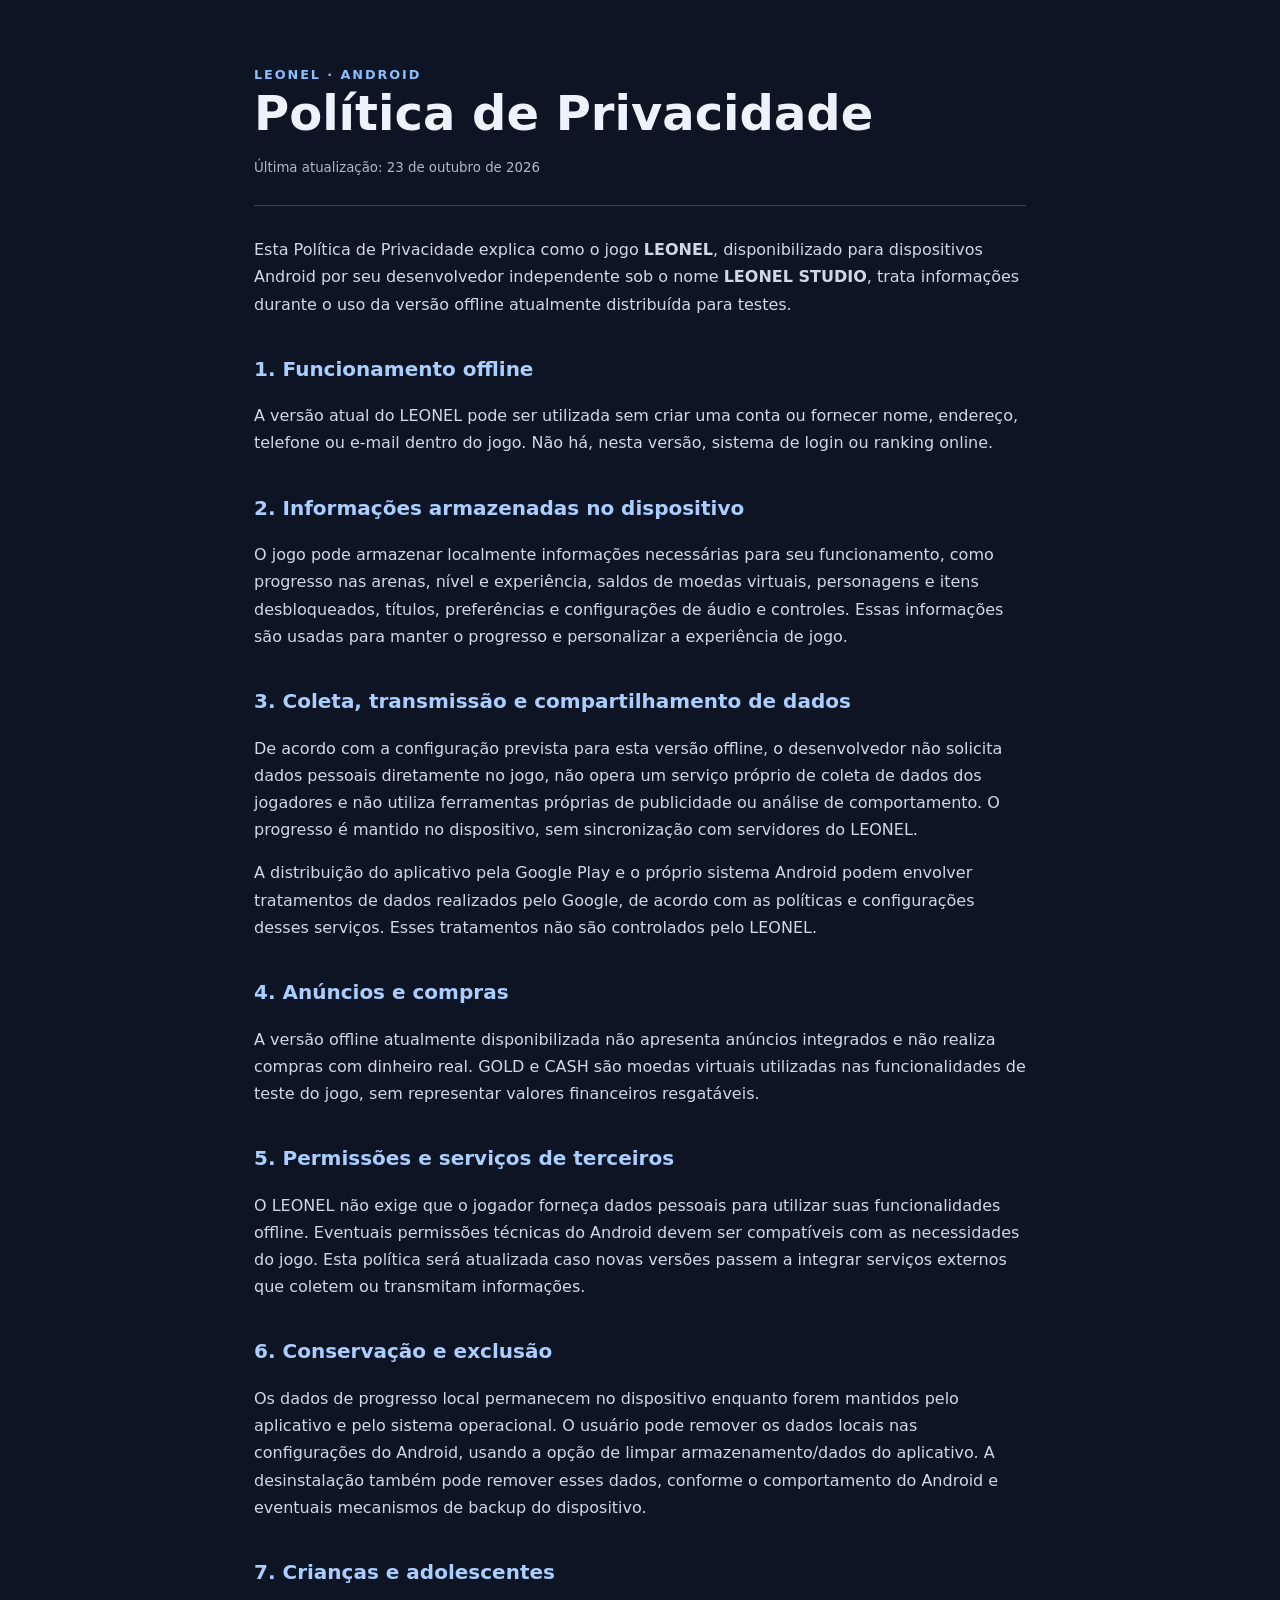
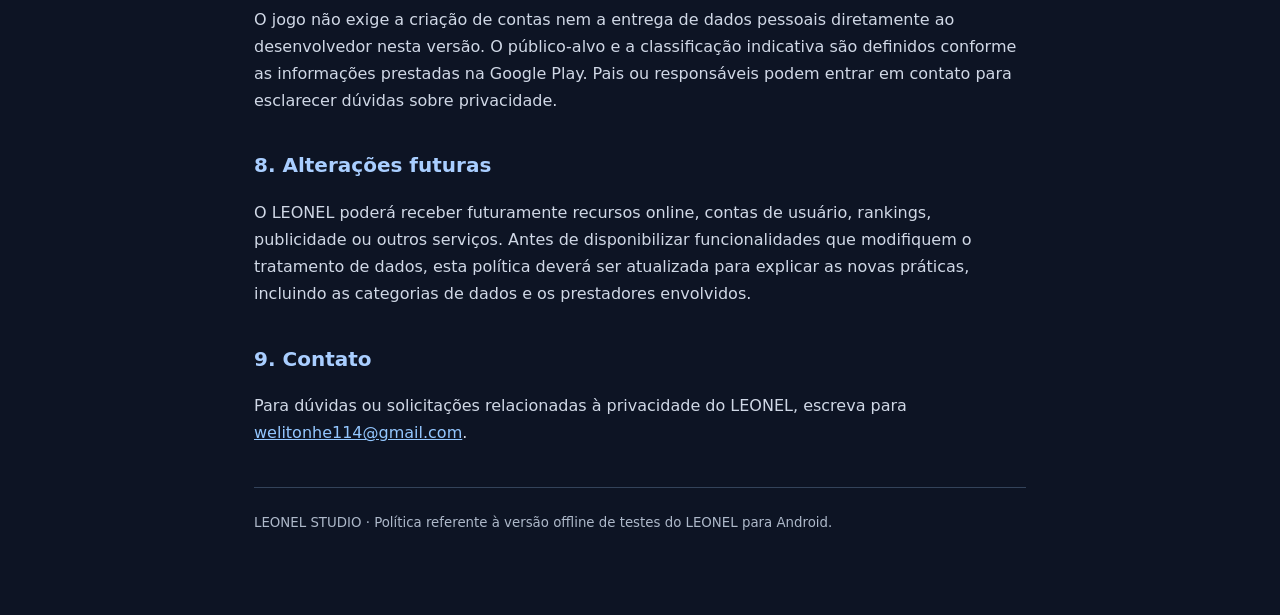
==== index.html @ 18505f92 "Add files via upload" ====
<!doctype html>
<html lang="pt-BR">
<head>
<meta charset="utf-8"><meta name="viewport" content="width=device-width,initial-scale=1">
<meta name="description" content="Política de Privacidade do jogo LEONEL para Android.">
<title>Política de Privacidade | LEONEL</title>
<style>
:root{color-scheme:dark}*{box-sizing:border-box}body{margin:0;background:#0d1424;color:#edf2fc;font:16px/1.7 system-ui,-apple-system,Segoe UI,Roboto,sans-serif}main{max-width:820px;margin:0 auto;padding:64px 24px 80px}h1{font-size:clamp(2rem,5vw,3rem);line-height:1.15;margin:0 0 12px}h2{font-size:1.25rem;margin-top:34px;color:#a9ceff}p,li{color:#d0d8e6}a{color:#94c7ff}header{border-bottom:1px solid #33435a;padding-bottom:25px;margin-bottom:30px}.eyebrow{color:#88bfff;letter-spacing:.15em;font-weight:700;font-size:.8rem}small{color:#aeb9ca}footer{border-top:1px solid #33435a;margin-top:40px;padding-top:20px}</style>
</head><body><main>
<header><div class="eyebrow">LEONEL · ANDROID</div><h1>Política de Privacidade</h1><small>Última atualização: 23 de outubro de 2026</small></header>
<p>Esta Política de Privacidade explica como o jogo <strong>LEONEL</strong>, disponibilizado para dispositivos Android por seu desenvolvedor independente sob o nome <strong>LEONEL STUDIO</strong>, trata informações durante o uso da versão offline atualmente distribuída para testes.</p>
<h2>1. Funcionamento offline</h2>
<p>A versão atual do LEONEL pode ser utilizada sem criar uma conta ou fornecer nome, endereço, telefone ou e-mail dentro do jogo. Não há, nesta versão, sistema de login ou ranking online.</p>
<h2>2. Informações armazenadas no dispositivo</h2>
<p>O jogo pode armazenar localmente informações necessárias para seu funcionamento, como progresso nas arenas, nível e experiência, saldos de moedas virtuais, personagens e itens desbloqueados, títulos, preferências e configurações de áudio e controles. Essas informações são usadas para manter o progresso e personalizar a experiência de jogo.</p>
<h2>3. Coleta, transmissão e compartilhamento de dados</h2>
<p>De acordo com a configuração prevista para esta versão offline, o desenvolvedor não solicita dados pessoais diretamente no jogo, não opera um serviço próprio de coleta de dados dos jogadores e não utiliza ferramentas próprias de publicidade ou análise de comportamento. O progresso é mantido no dispositivo, sem sincronização com servidores do LEONEL.</p>
<p>A distribuição do aplicativo pela Google Play e o próprio sistema Android podem envolver tratamentos de dados realizados pelo Google, de acordo com as políticas e configurações desses serviços. Esses tratamentos não são controlados pelo LEONEL.</p>
<h2>4. Anúncios e compras</h2>
<p>A versão offline atualmente disponibilizada não apresenta anúncios integrados e não realiza compras com dinheiro real. GOLD e CASH são moedas virtuais utilizadas nas funcionalidades de teste do jogo, sem representar valores financeiros resgatáveis.</p>
<h2>5. Permissões e serviços de terceiros</h2>
<p>O LEONEL não exige que o jogador forneça dados pessoais para utilizar suas funcionalidades offline. Eventuais permissões técnicas do Android devem ser compatíveis com as necessidades do jogo. Esta política será atualizada caso novas versões passem a integrar serviços externos que coletem ou transmitam informações.</p>
<h2>6. Conservação e exclusão</h2>
<p>Os dados de progresso local permanecem no dispositivo enquanto forem mantidos pelo aplicativo e pelo sistema operacional. O usuário pode remover os dados locais nas configurações do Android, usando a opção de limpar armazenamento/dados do aplicativo. A desinstalação também pode remover esses dados, conforme o comportamento do Android e eventuais mecanismos de backup do dispositivo.</p>
<h2>7. Crianças e adolescentes</h2>
<p>O jogo não exige a criação de contas nem a entrega de dados pessoais diretamente ao desenvolvedor nesta versão. O público-alvo e a classificação indicativa são definidos conforme as informações prestadas na Google Play. Pais ou responsáveis podem entrar em contato para esclarecer dúvidas sobre privacidade.</p>
<h2>8. Alterações futuras</h2>
<p>O LEONEL poderá receber futuramente recursos online, contas de usuário, rankings, publicidade ou outros serviços. Antes de disponibilizar funcionalidades que modifiquem o tratamento de dados, esta política deverá ser atualizada para explicar as novas práticas, incluindo as categorias de dados e os prestadores envolvidos.</p>
<h2>9. Contato</h2>
<p>Para dúvidas ou solicitações relacionadas à privacidade do LEONEL, escreva para <a href="mailto:welitonhe114@gmail.com">welitonhe114@gmail.com</a>.</p>
<footer><small>LEONEL STUDIO · Política referente à versão offline de testes do LEONEL para Android.</small></footer>
</main></body></html>
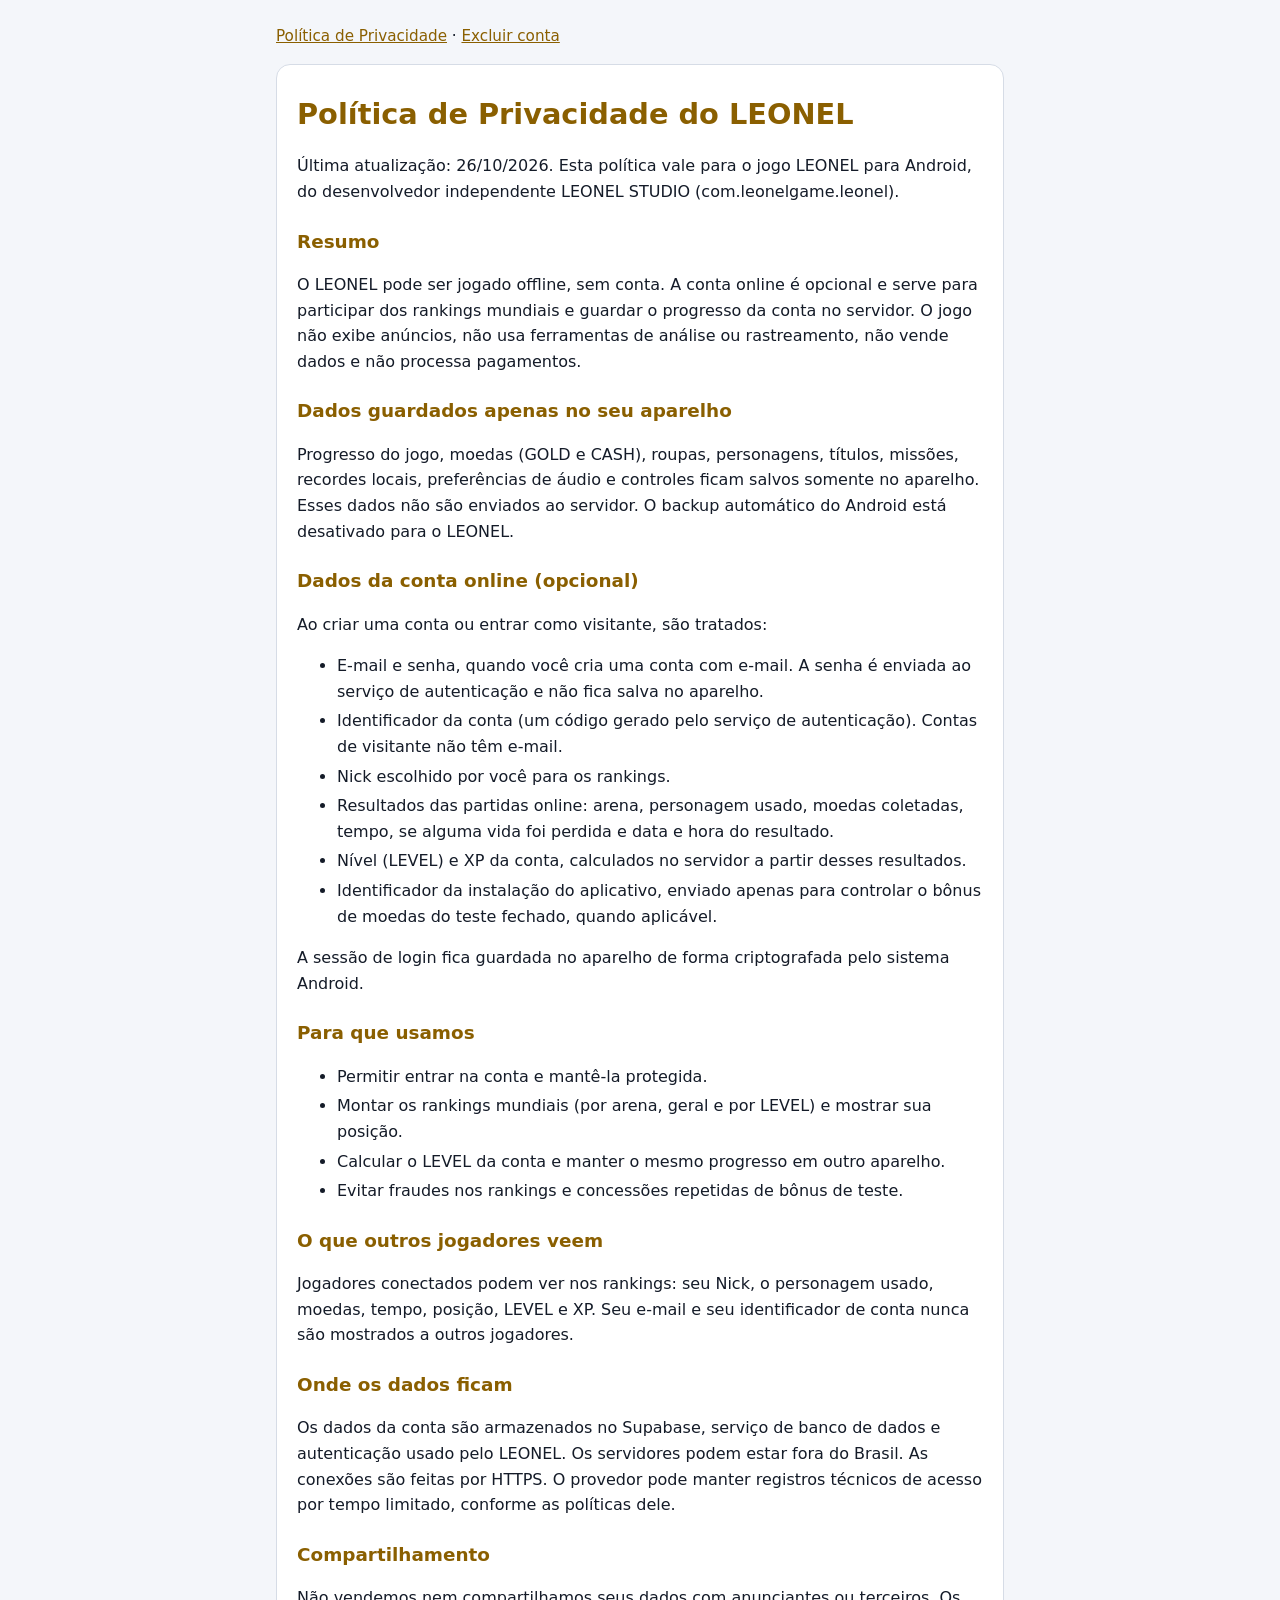
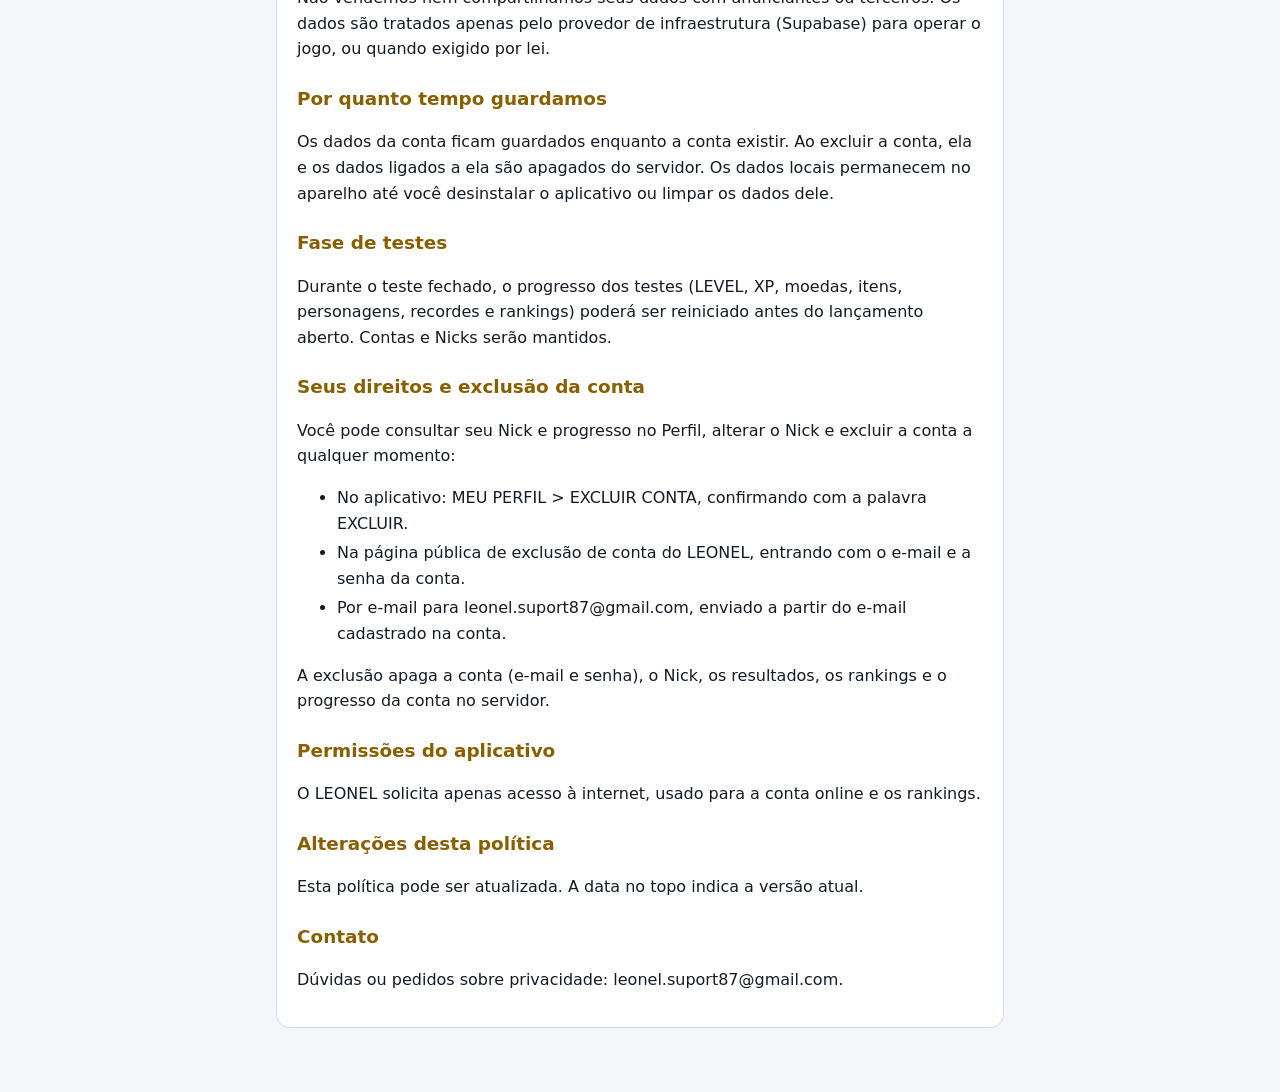
==== commit 29edb501: "Add files via upload" ====
--- a/index.html
+++ b/index.html
@@ -1,32 +1,48 @@
-<!doctype html>
-<html lang="pt-BR">
-<head>
-<meta charset="utf-8"><meta name="viewport" content="width=device-width,initial-scale=1">
-<meta name="description" content="Política de Privacidade do jogo LEONEL para Android.">
-<title>Política de Privacidade | LEONEL</title>
-<style>
-:root{color-scheme:dark}*{box-sizing:border-box}body{margin:0;background:#0d1424;color:#edf2fc;font:16px/1.7 system-ui,-apple-system,Segoe UI,Roboto,sans-serif}main{max-width:820px;margin:0 auto;padding:64px 24px 80px}h1{font-size:clamp(2rem,5vw,3rem);line-height:1.15;margin:0 0 12px}h2{font-size:1.25rem;margin-top:34px;color:#a9ceff}p,li{color:#d0d8e6}a{color:#94c7ff}header{border-bottom:1px solid #33435a;padding-bottom:25px;margin-bottom:30px}.eyebrow{color:#88bfff;letter-spacing:.15em;font-weight:700;font-size:.8rem}small{color:#aeb9ca}footer{border-top:1px solid #33435a;margin-top:40px;padding-top:20px}</style>
-</head><body><main>
-<header><div class="eyebrow">LEONEL · ANDROID</div><h1>Política de Privacidade</h1><small>Última atualização: 23 de outubro de 2026</small></header>
-<p>Esta Política de Privacidade explica como o jogo <strong>LEONEL</strong>, disponibilizado para dispositivos Android por seu desenvolvedor independente sob o nome <strong>LEONEL STUDIO</strong>, trata informações durante o uso da versão offline atualmente distribuída para testes.</p>
-<h2>1. Funcionamento offline</h2>
-<p>A versão atual do LEONEL pode ser utilizada sem criar uma conta ou fornecer nome, endereço, telefone ou e-mail dentro do jogo. Não há, nesta versão, sistema de login ou ranking online.</p>
-<h2>2. Informações armazenadas no dispositivo</h2>
-<p>O jogo pode armazenar localmente informações necessárias para seu funcionamento, como progresso nas arenas, nível e experiência, saldos de moedas virtuais, personagens e itens desbloqueados, títulos, preferências e configurações de áudio e controles. Essas informações são usadas para manter o progresso e personalizar a experiência de jogo.</p>
-<h2>3. Coleta, transmissão e compartilhamento de dados</h2>
-<p>De acordo com a configuração prevista para esta versão offline, o desenvolvedor não solicita dados pessoais diretamente no jogo, não opera um serviço próprio de coleta de dados dos jogadores e não utiliza ferramentas próprias de publicidade ou análise de comportamento. O progresso é mantido no dispositivo, sem sincronização com servidores do LEONEL.</p>
-<p>A distribuição do aplicativo pela Google Play e o próprio sistema Android podem envolver tratamentos de dados realizados pelo Google, de acordo com as políticas e configurações desses serviços. Esses tratamentos não são controlados pelo LEONEL.</p>
-<h2>4. Anúncios e compras</h2>
-<p>A versão offline atualmente disponibilizada não apresenta anúncios integrados e não realiza compras com dinheiro real. GOLD e CASH são moedas virtuais utilizadas nas funcionalidades de teste do jogo, sem representar valores financeiros resgatáveis.</p>
-<h2>5. Permissões e serviços de terceiros</h2>
-<p>O LEONEL não exige que o jogador forneça dados pessoais para utilizar suas funcionalidades offline. Eventuais permissões técnicas do Android devem ser compatíveis com as necessidades do jogo. Esta política será atualizada caso novas versões passem a integrar serviços externos que coletem ou transmitam informações.</p>
-<h2>6. Conservação e exclusão</h2>
-<p>Os dados de progresso local permanecem no dispositivo enquanto forem mantidos pelo aplicativo e pelo sistema operacional. O usuário pode remover os dados locais nas configurações do Android, usando a opção de limpar armazenamento/dados do aplicativo. A desinstalação também pode remover esses dados, conforme o comportamento do Android e eventuais mecanismos de backup do dispositivo.</p>
-<h2>7. Crianças e adolescentes</h2>
-<p>O jogo não exige a criação de contas nem a entrega de dados pessoais diretamente ao desenvolvedor nesta versão. O público-alvo e a classificação indicativa são definidos conforme as informações prestadas na Google Play. Pais ou responsáveis podem entrar em contato para esclarecer dúvidas sobre privacidade.</p>
-<h2>8. Alterações futuras</h2>
-<p>O LEONEL poderá receber futuramente recursos online, contas de usuário, rankings, publicidade ou outros serviços. Antes de disponibilizar funcionalidades que modifiquem o tratamento de dados, esta política deverá ser atualizada para explicar as novas práticas, incluindo as categorias de dados e os prestadores envolvidos.</p>
-<h2>9. Contato</h2>
-<p>Para dúvidas ou solicitações relacionadas à privacidade do LEONEL, escreva para <a href="mailto:welitonhe114@gmail.com">welitonhe114@gmail.com</a>.</p>
-<footer><small>LEONEL STUDIO · Política referente à versão offline de testes do LEONEL para Android.</small></footer>
-</main></body></html>
+<!doctype html>
+<html lang="pt-BR">
+<head>
+<meta charset="utf-8">
+<meta name="viewport" content="width=device-width,initial-scale=1">
+<title>LEONEL — Política de Privacidade</title>
+<link rel="stylesheet" href="site.css">
+</head>
+<body>
+<main>
+<p class="nav"><a href="./">Política de Privacidade</a> · <a href="excluir-conta/">Excluir conta</a></p>
+<div class="card">
+<h1>Política de Privacidade do LEONEL</h1>
+<p>Última atualização: 26/10/2026. Esta política vale para o jogo LEONEL para Android, do desenvolvedor independente LEONEL STUDIO (com.leonelgame.leonel).</p>
+<h2>Resumo</h2>
+<p>O LEONEL pode ser jogado offline, sem conta. A conta online é opcional e serve para participar dos rankings mundiais e guardar o progresso da conta no servidor. O jogo não exibe anúncios, não usa ferramentas de análise ou rastreamento, não vende dados e não processa pagamentos.</p>
+<h2>Dados guardados apenas no seu aparelho</h2>
+<p>Progresso do jogo, moedas (GOLD e CASH), roupas, personagens, títulos, missões, recordes locais, preferências de áudio e controles ficam salvos somente no aparelho. Esses dados não são enviados ao servidor. O backup automático do Android está desativado para o LEONEL.</p>
+<h2>Dados da conta online (opcional)</h2>
+<p>Ao criar uma conta ou entrar como visitante, são tratados:</p>
+<ul><li>E-mail e senha, quando você cria uma conta com e-mail. A senha é enviada ao serviço de autenticação e não fica salva no aparelho.</li><li>Identificador da conta (um código gerado pelo serviço de autenticação). Contas de visitante não têm e-mail.</li><li>Nick escolhido por você para os rankings.</li><li>Resultados das partidas online: arena, personagem usado, moedas coletadas, tempo, se alguma vida foi perdida e data e hora do resultado.</li><li>Nível (LEVEL) e XP da conta, calculados no servidor a partir desses resultados.</li><li>Identificador da instalação do aplicativo, enviado apenas para controlar o bônus de moedas do teste fechado, quando aplicável.</li></ul>
+<p>A sessão de login fica guardada no aparelho de forma criptografada pelo sistema Android.</p>
+<h2>Para que usamos</h2>
+<ul><li>Permitir entrar na conta e mantê-la protegida.</li><li>Montar os rankings mundiais (por arena, geral e por LEVEL) e mostrar sua posição.</li><li>Calcular o LEVEL da conta e manter o mesmo progresso em outro aparelho.</li><li>Evitar fraudes nos rankings e concessões repetidas de bônus de teste.</li></ul>
+<h2>O que outros jogadores veem</h2>
+<p>Jogadores conectados podem ver nos rankings: seu Nick, o personagem usado, moedas, tempo, posição, LEVEL e XP. Seu e-mail e seu identificador de conta nunca são mostrados a outros jogadores.</p>
+<h2>Onde os dados ficam</h2>
+<p>Os dados da conta são armazenados no Supabase, serviço de banco de dados e autenticação usado pelo LEONEL. Os servidores podem estar fora do Brasil. As conexões são feitas por HTTPS. O provedor pode manter registros técnicos de acesso por tempo limitado, conforme as políticas dele.</p>
+<h2>Compartilhamento</h2>
+<p>Não vendemos nem compartilhamos seus dados com anunciantes ou terceiros. Os dados são tratados apenas pelo provedor de infraestrutura (Supabase) para operar o jogo, ou quando exigido por lei.</p>
+<h2>Por quanto tempo guardamos</h2>
+<p>Os dados da conta ficam guardados enquanto a conta existir. Ao excluir a conta, ela e os dados ligados a ela são apagados do servidor. Os dados locais permanecem no aparelho até você desinstalar o aplicativo ou limpar os dados dele.</p>
+<h2>Fase de testes</h2>
+<p>Durante o teste fechado, o progresso dos testes (LEVEL, XP, moedas, itens, personagens, recordes e rankings) poderá ser reiniciado antes do lançamento aberto. Contas e Nicks serão mantidos.</p>
+<h2>Seus direitos e exclusão da conta</h2>
+<p>Você pode consultar seu Nick e progresso no Perfil, alterar o Nick e excluir a conta a qualquer momento:</p>
+<ul><li>No aplicativo: MEU PERFIL &gt; EXCLUIR CONTA, confirmando com a palavra EXCLUIR.</li><li>Na página pública de exclusão de conta do LEONEL, entrando com o e-mail e a senha da conta.</li><li>Por e-mail para leonel.suport87@gmail.com, enviado a partir do e-mail cadastrado na conta.</li></ul>
+<p>A exclusão apaga a conta (e-mail e senha), o Nick, os resultados, os rankings e o progresso da conta no servidor.</p>
+<h2>Permissões do aplicativo</h2>
+<p>O LEONEL solicita apenas acesso à internet, usado para a conta online e os rankings.</p>
+<h2>Alterações desta política</h2>
+<p>Esta política pode ser atualizada. A data no topo indica a versão atual.</p>
+<h2>Contato</h2>
+<p>Dúvidas ou pedidos sobre privacidade: leonel.suport87@gmail.com.</p>
+</div>
+</main>
+</body>
+</html>
--- a/site.css
+++ b/site.css
@@ -0,0 +1,20 @@
+:root{--bg:#070b14;--card:#0f1726;--ink:#e6ecf5;--muted:#9fb0c8;--gold:#ffd34d;--red:#ff8a80;--green:#7ee08a;--line:#25324a;--field:#0a111d}
+@media (prefers-color-scheme: light){:root{--bg:#f4f6fa;--card:#fff;--ink:#141b28;--muted:#4b5a72;--gold:#8a5f00;--red:#b3261e;--green:#1e7b34;--line:#d6dce6;--field:#f7f9fc}}
+*{box-sizing:border-box}
+body{margin:0;background:var(--bg);color:var(--ink);font:16px/1.6 system-ui,-apple-system,"Segoe UI",Roboto,sans-serif}
+main{max-width:760px;margin:0 auto;padding:24px 16px 48px}
+h1{color:var(--gold);font-size:1.8rem;margin:8px 0 4px}
+h2{font-size:1.15rem;margin:22px 0 8px;color:var(--gold)}
+a{color:var(--gold)}
+.nav{font-size:.95rem;margin:0}
+.card{background:var(--card);border:1px solid var(--line);border-radius:14px;padding:18px 20px;margin:16px 0}
+.warn{border-color:var(--red)}
+.muted{color:var(--muted)}
+code{background:var(--line);padding:1px 6px;border-radius:6px}
+li{margin:4px 0}
+label{display:block;margin:12px 0 4px;font-weight:600}
+input{display:block;width:100%;margin-top:6px;padding:10px 12px;border-radius:10px;border:1px solid var(--line);background:var(--field);color:var(--ink);font:inherit}
+button{margin-top:16px;width:100%;padding:12px;border:0;border-radius:10px;background:var(--red);color:#fff;font:inherit;font-weight:700;cursor:pointer}
+button:disabled{opacity:.45;cursor:not-allowed}
+.btn{display:block;text-align:center;padding:12px;border-radius:10px;border:1px solid var(--gold);text-decoration:none;font-weight:700}
+#status.ok{color:var(--green)}#status.err{color:var(--red)}
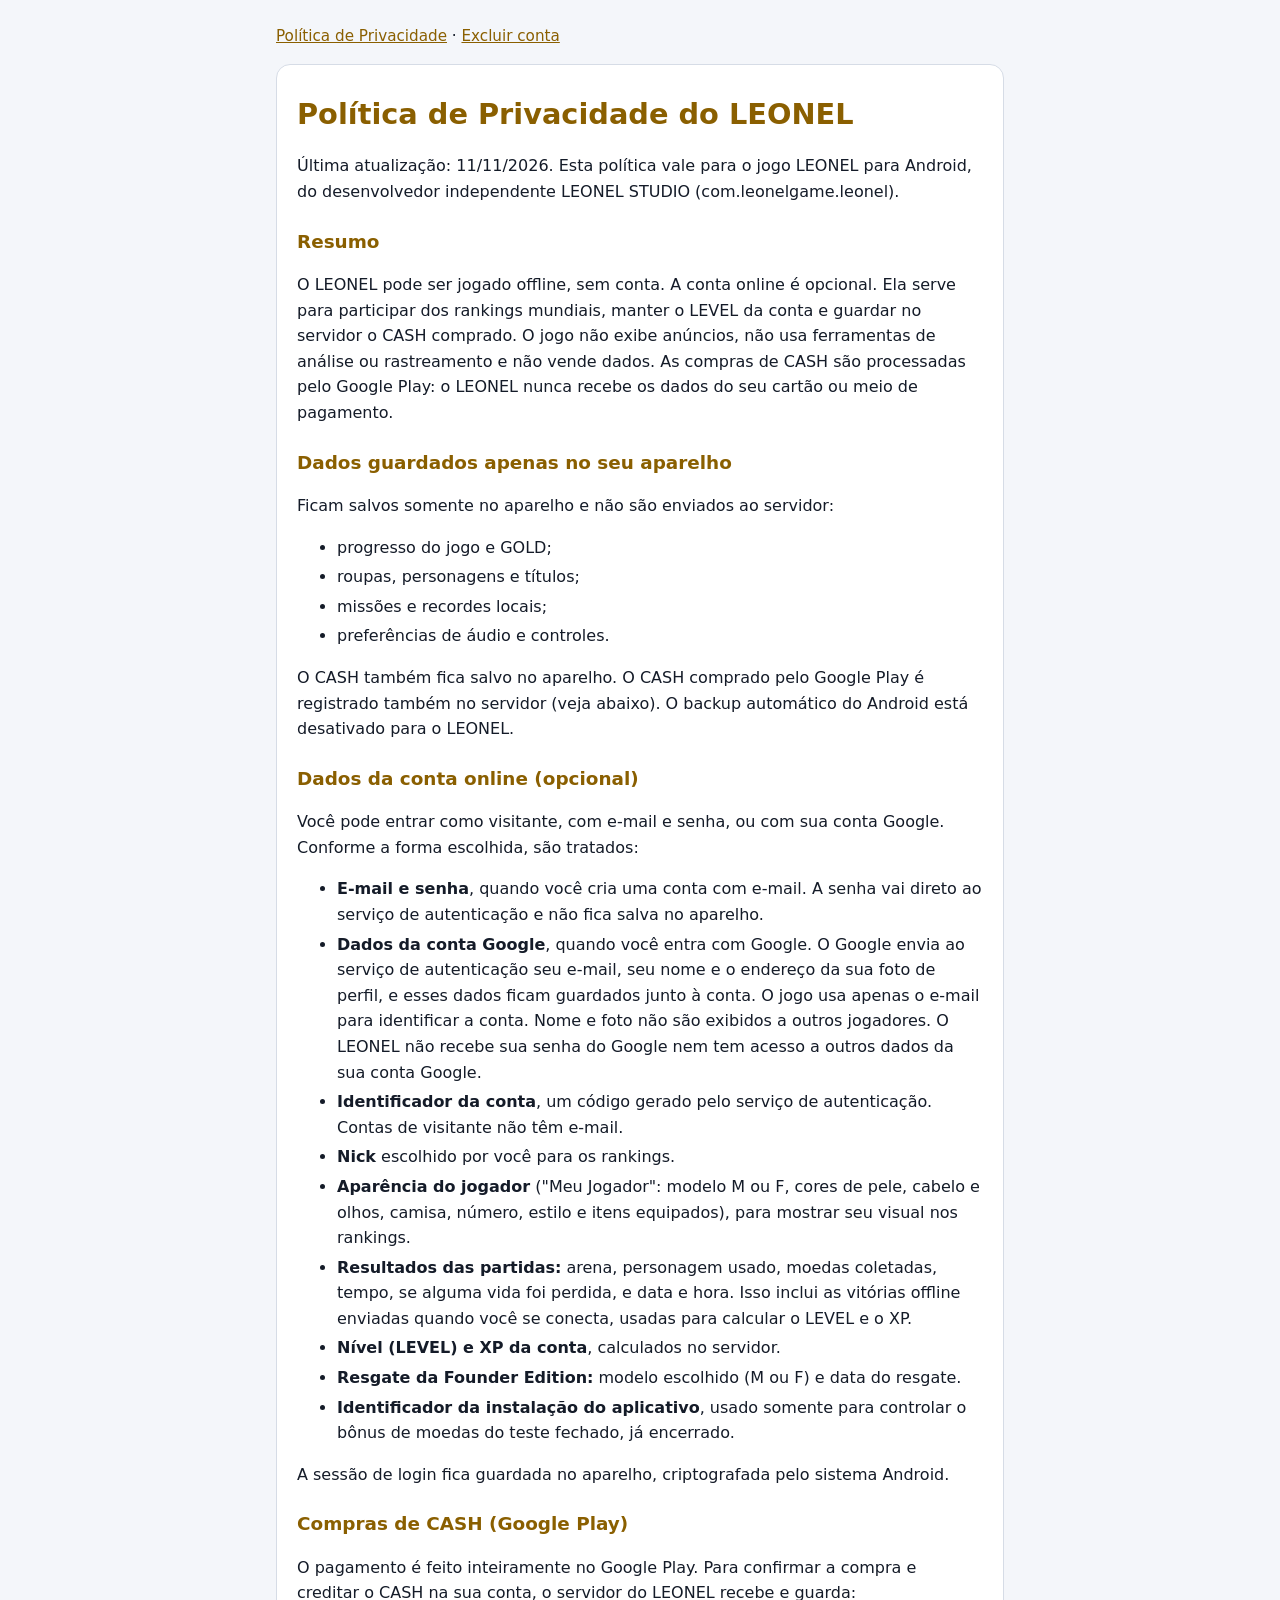
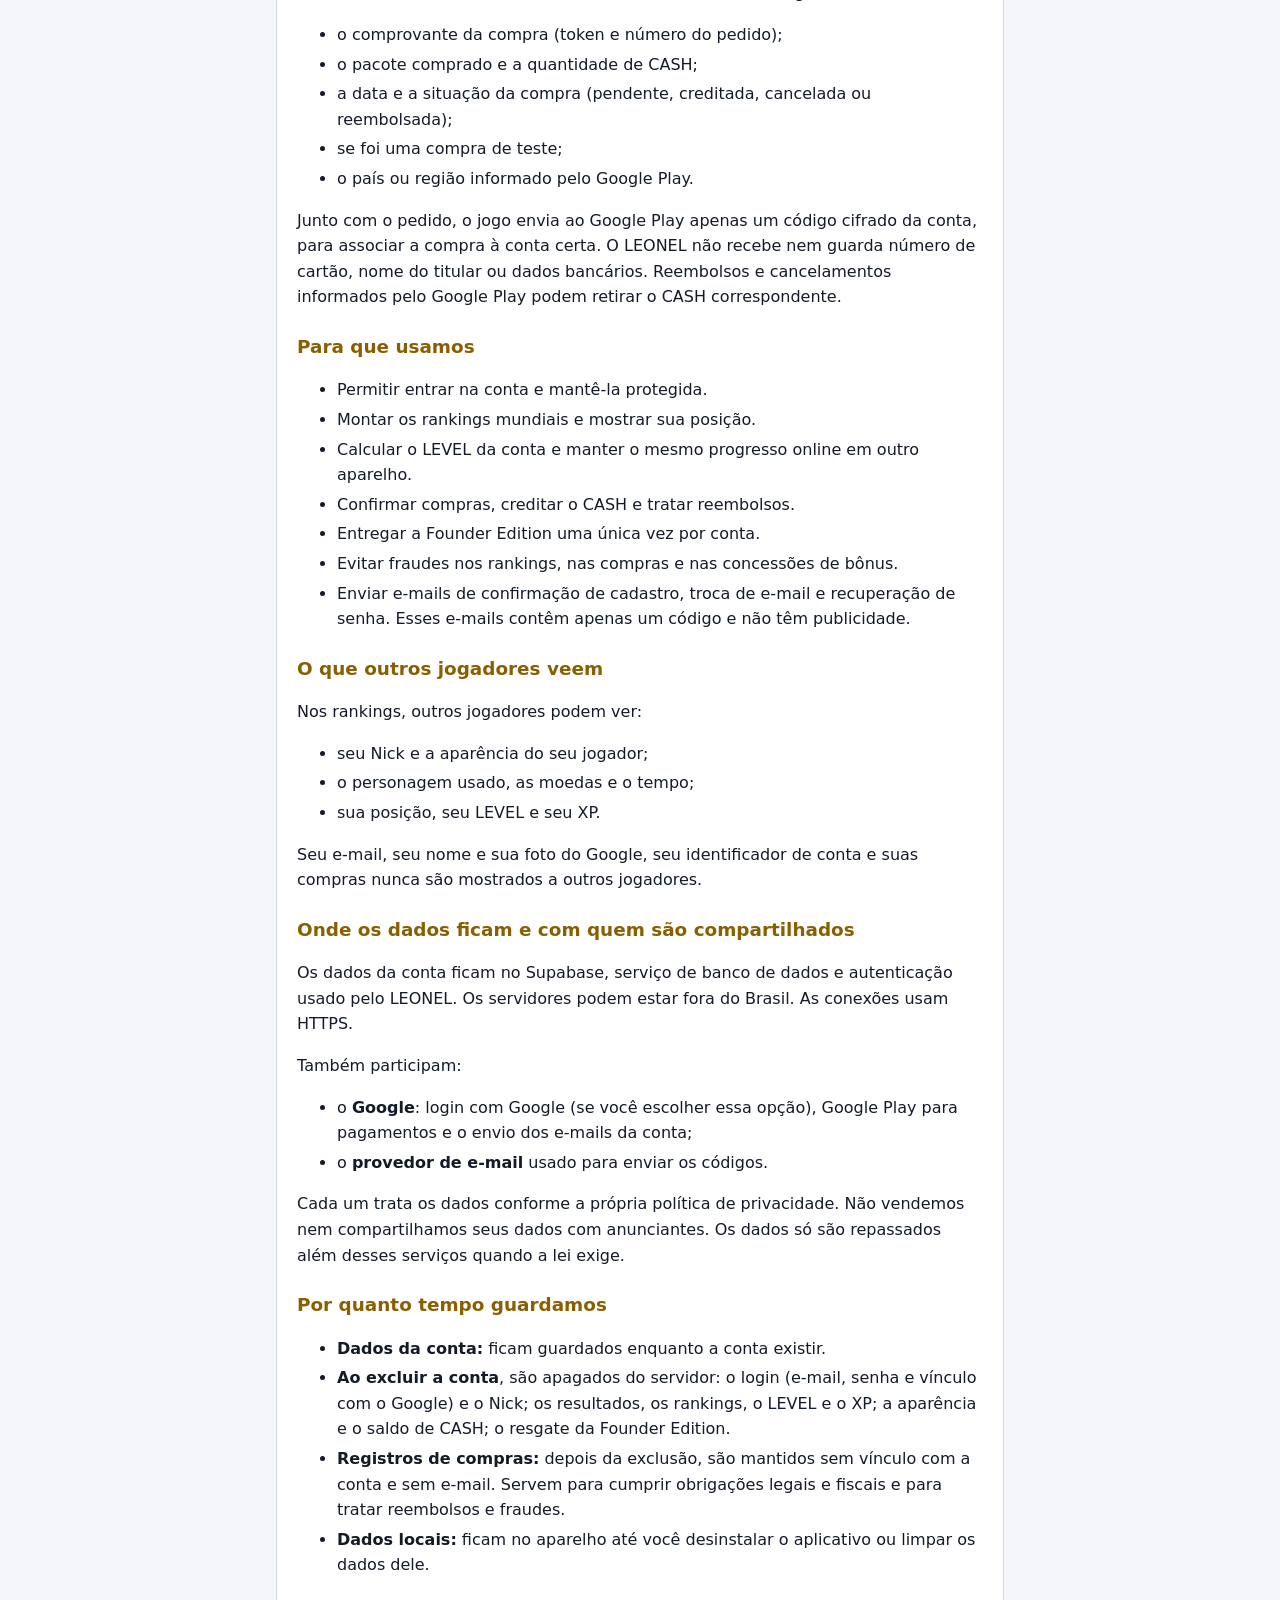
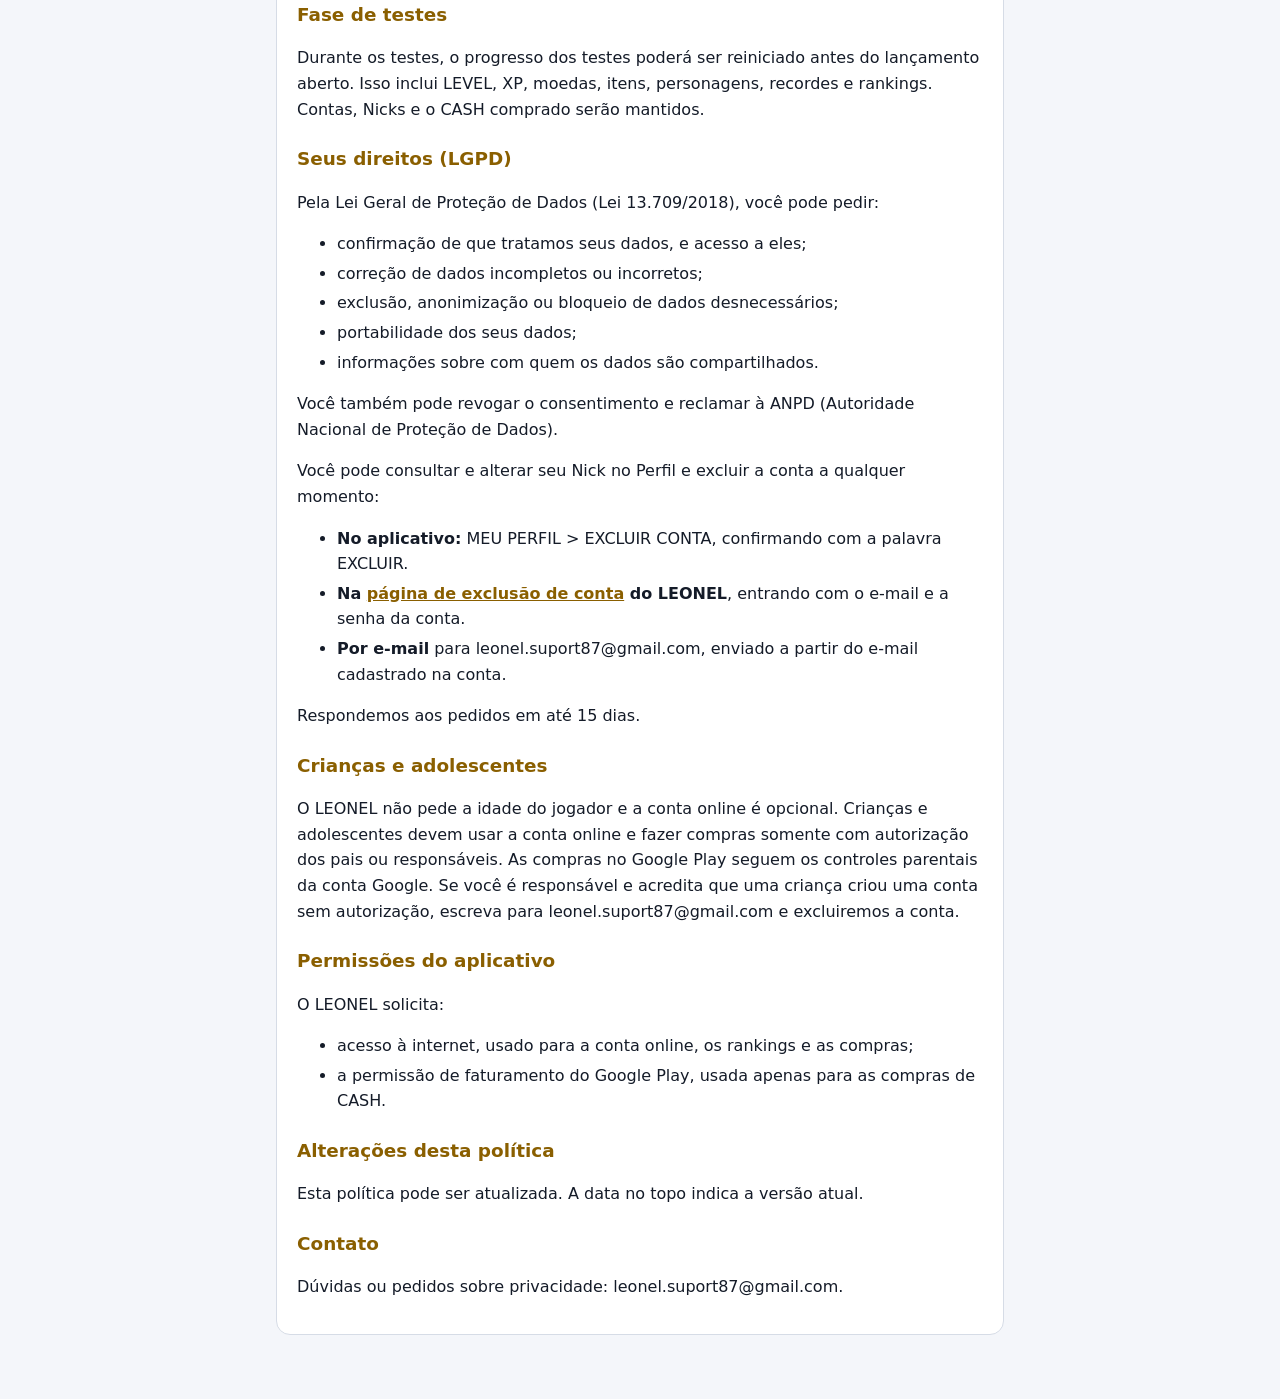
==== commit d99e4515: "Politica de Privacidade: atualizacao de 11/11/2026 (compras de CASH, login Google, LGPD)" ====
--- a/index.html
+++ b/index.html
@@ -11,33 +11,48 @@
 <p class="nav"><a href="./">Política de Privacidade</a> · <a href="excluir-conta/">Excluir conta</a></p>
 <div class="card">
 <h1>Política de Privacidade do LEONEL</h1>
-<p>Última atualização: 26/10/2026. Esta política vale para o jogo LEONEL para Android, do desenvolvedor independente LEONEL STUDIO (com.leonelgame.leonel).</p>
+<p>Última atualização: 11/11/2026. Esta política vale para o jogo LEONEL para Android, do desenvolvedor independente LEONEL STUDIO (com.leonelgame.leonel).</p>
 <h2>Resumo</h2>
-<p>O LEONEL pode ser jogado offline, sem conta. A conta online é opcional e serve para participar dos rankings mundiais e guardar o progresso da conta no servidor. O jogo não exibe anúncios, não usa ferramentas de análise ou rastreamento, não vende dados e não processa pagamentos.</p>
+<p>O LEONEL pode ser jogado offline, sem conta. A conta online é opcional. Ela serve para participar dos rankings mundiais, manter o LEVEL da conta e guardar no servidor o CASH comprado. O jogo não exibe anúncios, não usa ferramentas de análise ou rastreamento e não vende dados. As compras de CASH são processadas pelo Google Play: o LEONEL nunca recebe os dados do seu cartão ou meio de pagamento.</p>
 <h2>Dados guardados apenas no seu aparelho</h2>
-<p>Progresso do jogo, moedas (GOLD e CASH), roupas, personagens, títulos, missões, recordes locais, preferências de áudio e controles ficam salvos somente no aparelho. Esses dados não são enviados ao servidor. O backup automático do Android está desativado para o LEONEL.</p>
+<p>Ficam salvos somente no aparelho e não são enviados ao servidor:</p>
+<ul><li>progresso do jogo e GOLD;</li><li>roupas, personagens e títulos;</li><li>missões e recordes locais;</li><li>preferências de áudio e controles.</li></ul>
+<p>O CASH também fica salvo no aparelho. O CASH comprado pelo Google Play é registrado também no servidor (veja abaixo). O backup automático do Android está desativado para o LEONEL.</p>
 <h2>Dados da conta online (opcional)</h2>
-<p>Ao criar uma conta ou entrar como visitante, são tratados:</p>
-<ul><li>E-mail e senha, quando você cria uma conta com e-mail. A senha é enviada ao serviço de autenticação e não fica salva no aparelho.</li><li>Identificador da conta (um código gerado pelo serviço de autenticação). Contas de visitante não têm e-mail.</li><li>Nick escolhido por você para os rankings.</li><li>Resultados das partidas online: arena, personagem usado, moedas coletadas, tempo, se alguma vida foi perdida e data e hora do resultado.</li><li>Nível (LEVEL) e XP da conta, calculados no servidor a partir desses resultados.</li><li>Identificador da instalação do aplicativo, enviado apenas para controlar o bônus de moedas do teste fechado, quando aplicável.</li></ul>
-<p>A sessão de login fica guardada no aparelho de forma criptografada pelo sistema Android.</p>
+<p>Você pode entrar como visitante, com e-mail e senha, ou com sua conta Google. Conforme a forma escolhida, são tratados:</p>
+<ul><li><strong>E-mail e senha</strong>, quando você cria uma conta com e-mail. A senha vai direto ao serviço de autenticação e não fica salva no aparelho.</li><li><strong>Dados da conta Google</strong>, quando você entra com Google. O Google envia ao serviço de autenticação seu e-mail, seu nome e o endereço da sua foto de perfil, e esses dados ficam guardados junto à conta. O jogo usa apenas o e-mail para identificar a conta. Nome e foto não são exibidos a outros jogadores. O LEONEL não recebe sua senha do Google nem tem acesso a outros dados da sua conta Google.</li><li><strong>Identificador da conta</strong>, um código gerado pelo serviço de autenticação. Contas de visitante não têm e-mail.</li><li><strong>Nick</strong> escolhido por você para os rankings.</li><li><strong>Aparência do jogador</strong> ("Meu Jogador": modelo M ou F, cores de pele, cabelo e olhos, camisa, número, estilo e itens equipados), para mostrar seu visual nos rankings.</li><li><strong>Resultados das partidas:</strong> arena, personagem usado, moedas coletadas, tempo, se alguma vida foi perdida, e data e hora. Isso inclui as vitórias offline enviadas quando você se conecta, usadas para calcular o LEVEL e o XP.</li><li><strong>Nível (LEVEL) e XP da conta</strong>, calculados no servidor.</li><li><strong>Resgate da Founder Edition:</strong> modelo escolhido (M ou F) e data do resgate.</li><li><strong>Identificador da instalação do aplicativo</strong>, usado somente para controlar o bônus de moedas do teste fechado, já encerrado.</li></ul>
+<p>A sessão de login fica guardada no aparelho, criptografada pelo sistema Android.</p>
+<h2>Compras de CASH (Google Play)</h2>
+<p>O pagamento é feito inteiramente no Google Play. Para confirmar a compra e creditar o CASH na sua conta, o servidor do LEONEL recebe e guarda:</p>
+<ul><li>o comprovante da compra (token e número do pedido);</li><li>o pacote comprado e a quantidade de CASH;</li><li>a data e a situação da compra (pendente, creditada, cancelada ou reembolsada);</li><li>se foi uma compra de teste;</li><li>o país ou região informado pelo Google Play.</li></ul>
+<p>Junto com o pedido, o jogo envia ao Google Play apenas um código cifrado da conta, para associar a compra à conta certa. O LEONEL não recebe nem guarda número de cartão, nome do titular ou dados bancários. Reembolsos e cancelamentos informados pelo Google Play podem retirar o CASH correspondente.</p>
 <h2>Para que usamos</h2>
-<ul><li>Permitir entrar na conta e mantê-la protegida.</li><li>Montar os rankings mundiais (por arena, geral e por LEVEL) e mostrar sua posição.</li><li>Calcular o LEVEL da conta e manter o mesmo progresso em outro aparelho.</li><li>Evitar fraudes nos rankings e concessões repetidas de bônus de teste.</li></ul>
+<ul><li>Permitir entrar na conta e mantê-la protegida.</li><li>Montar os rankings mundiais e mostrar sua posição.</li><li>Calcular o LEVEL da conta e manter o mesmo progresso online em outro aparelho.</li><li>Confirmar compras, creditar o CASH e tratar reembolsos.</li><li>Entregar a Founder Edition uma única vez por conta.</li><li>Evitar fraudes nos rankings, nas compras e nas concessões de bônus.</li><li>Enviar e-mails de confirmação de cadastro, troca de e-mail e recuperação de senha. Esses e-mails contêm apenas um código e não têm publicidade.</li></ul>
 <h2>O que outros jogadores veem</h2>
-<p>Jogadores conectados podem ver nos rankings: seu Nick, o personagem usado, moedas, tempo, posição, LEVEL e XP. Seu e-mail e seu identificador de conta nunca são mostrados a outros jogadores.</p>
-<h2>Onde os dados ficam</h2>
-<p>Os dados da conta são armazenados no Supabase, serviço de banco de dados e autenticação usado pelo LEONEL. Os servidores podem estar fora do Brasil. As conexões são feitas por HTTPS. O provedor pode manter registros técnicos de acesso por tempo limitado, conforme as políticas dele.</p>
-<h2>Compartilhamento</h2>
-<p>Não vendemos nem compartilhamos seus dados com anunciantes ou terceiros. Os dados são tratados apenas pelo provedor de infraestrutura (Supabase) para operar o jogo, ou quando exigido por lei.</p>
+<p>Nos rankings, outros jogadores podem ver:</p>
+<ul><li>seu Nick e a aparência do seu jogador;</li><li>o personagem usado, as moedas e o tempo;</li><li>sua posição, seu LEVEL e seu XP.</li></ul>
+<p>Seu e-mail, seu nome e sua foto do Google, seu identificador de conta e suas compras nunca são mostrados a outros jogadores.</p>
+<h2>Onde os dados ficam e com quem são compartilhados</h2>
+<p>Os dados da conta ficam no Supabase, serviço de banco de dados e autenticação usado pelo LEONEL. Os servidores podem estar fora do Brasil. As conexões usam HTTPS.</p>
+<p>Também participam:</p>
+<ul><li>o <strong>Google</strong>: login com Google (se você escolher essa opção), Google Play para pagamentos e o envio dos e-mails da conta;</li><li>o <strong>provedor de e-mail</strong> usado para enviar os códigos.</li></ul>
+<p>Cada um trata os dados conforme a própria política de privacidade. Não vendemos nem compartilhamos seus dados com anunciantes. Os dados só são repassados além desses serviços quando a lei exige.</p>
 <h2>Por quanto tempo guardamos</h2>
-<p>Os dados da conta ficam guardados enquanto a conta existir. Ao excluir a conta, ela e os dados ligados a ela são apagados do servidor. Os dados locais permanecem no aparelho até você desinstalar o aplicativo ou limpar os dados dele.</p>
+<ul><li><strong>Dados da conta:</strong> ficam guardados enquanto a conta existir.</li><li><strong>Ao excluir a conta</strong>, são apagados do servidor: o login (e-mail, senha e vínculo com o Google) e o Nick; os resultados, os rankings, o LEVEL e o XP; a aparência e o saldo de CASH; o resgate da Founder Edition.</li><li><strong>Registros de compras:</strong> depois da exclusão, são mantidos sem vínculo com a conta e sem e-mail. Servem para cumprir obrigações legais e fiscais e para tratar reembolsos e fraudes.</li><li><strong>Dados locais:</strong> ficam no aparelho até você desinstalar o aplicativo ou limpar os dados dele.</li></ul>
 <h2>Fase de testes</h2>
-<p>Durante o teste fechado, o progresso dos testes (LEVEL, XP, moedas, itens, personagens, recordes e rankings) poderá ser reiniciado antes do lançamento aberto. Contas e Nicks serão mantidos.</p>
-<h2>Seus direitos e exclusão da conta</h2>
-<p>Você pode consultar seu Nick e progresso no Perfil, alterar o Nick e excluir a conta a qualquer momento:</p>
-<ul><li>No aplicativo: MEU PERFIL &gt; EXCLUIR CONTA, confirmando com a palavra EXCLUIR.</li><li>Na página pública de exclusão de conta do LEONEL, entrando com o e-mail e a senha da conta.</li><li>Por e-mail para leonel.suport87@gmail.com, enviado a partir do e-mail cadastrado na conta.</li></ul>
-<p>A exclusão apaga a conta (e-mail e senha), o Nick, os resultados, os rankings e o progresso da conta no servidor.</p>
+<p>Durante os testes, o progresso dos testes poderá ser reiniciado antes do lançamento aberto. Isso inclui LEVEL, XP, moedas, itens, personagens, recordes e rankings. Contas, Nicks e o CASH comprado serão mantidos.</p>
+<h2>Seus direitos (LGPD)</h2>
+<p>Pela Lei Geral de Proteção de Dados (Lei 13.709/2018), você pode pedir:</p>
+<ul><li>confirmação de que tratamos seus dados, e acesso a eles;</li><li>correção de dados incompletos ou incorretos;</li><li>exclusão, anonimização ou bloqueio de dados desnecessários;</li><li>portabilidade dos seus dados;</li><li>informações sobre com quem os dados são compartilhados.</li></ul>
+<p>Você também pode revogar o consentimento e reclamar à ANPD (Autoridade Nacional de Proteção de Dados).</p>
+<p>Você pode consultar e alterar seu Nick no Perfil e excluir a conta a qualquer momento:</p>
+<ul><li><strong>No aplicativo:</strong> MEU PERFIL &gt; EXCLUIR CONTA, confirmando com a palavra EXCLUIR.</li><li><strong>Na <a href="excluir-conta/">página de exclusão de conta</a> do LEONEL</strong>, entrando com o e-mail e a senha da conta.</li><li><strong>Por e-mail</strong> para leonel.suport87@gmail.com, enviado a partir do e-mail cadastrado na conta.</li></ul>
+<p>Respondemos aos pedidos em até 15 dias.</p>
+<h2>Crianças e adolescentes</h2>
+<p>O LEONEL não pede a idade do jogador e a conta online é opcional. Crianças e adolescentes devem usar a conta online e fazer compras somente com autorização dos pais ou responsáveis. As compras no Google Play seguem os controles parentais da conta Google. Se você é responsável e acredita que uma criança criou uma conta sem autorização, escreva para leonel.suport87@gmail.com e excluiremos a conta.</p>
 <h2>Permissões do aplicativo</h2>
-<p>O LEONEL solicita apenas acesso à internet, usado para a conta online e os rankings.</p>
+<p>O LEONEL solicita:</p>
+<ul><li>acesso à internet, usado para a conta online, os rankings e as compras;</li><li>a permissão de faturamento do Google Play, usada apenas para as compras de CASH.</li></ul>
 <h2>Alterações desta política</h2>
 <p>Esta política pode ser atualizada. A data no topo indica a versão atual.</p>
 <h2>Contato</h2>
